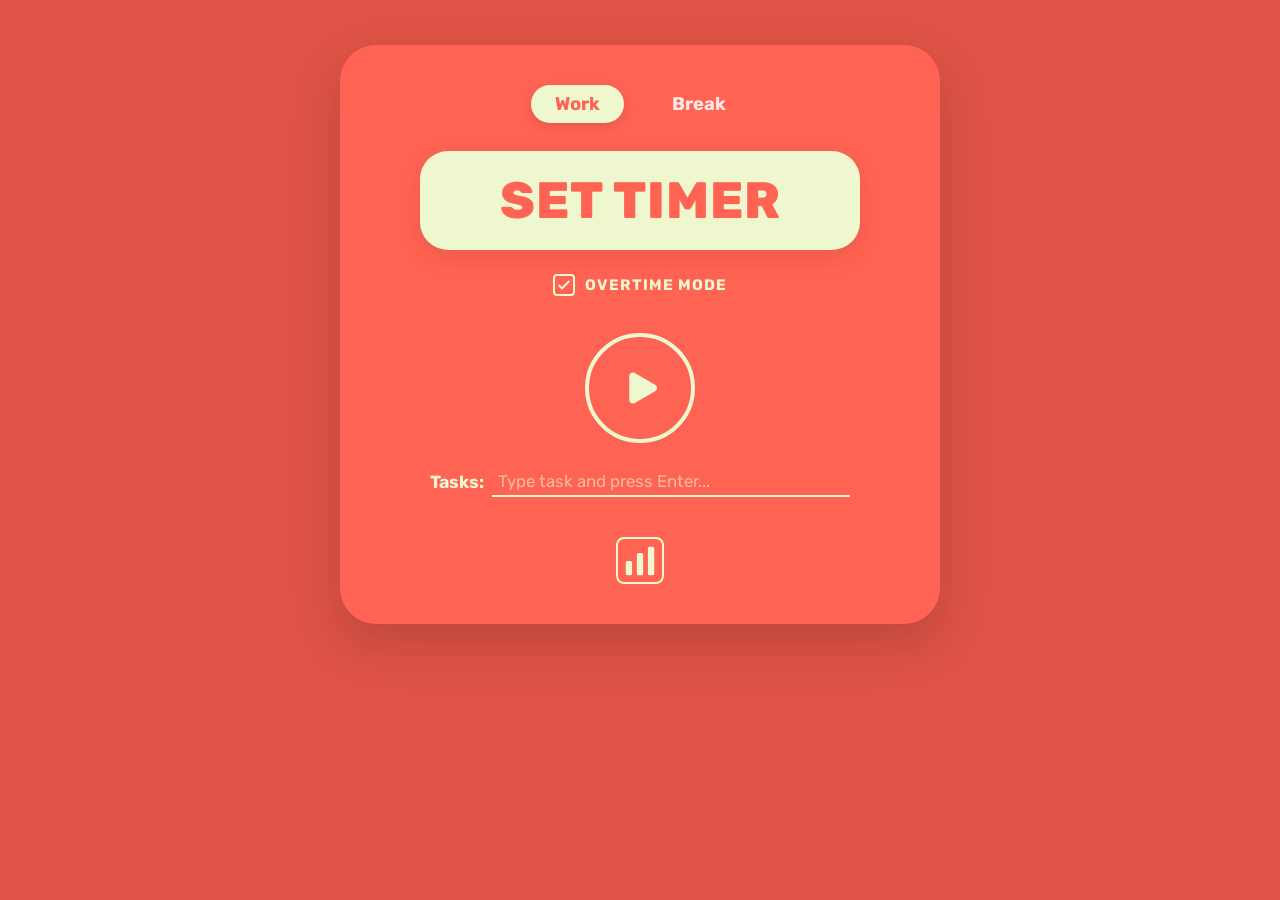
==== index.html @ c20b5ae9 "Mon" ====
<!DOCTYPE html>
<html lang="en">
<head>
  <meta charset="UTF-8">
  <meta name="viewport" content="width=device-width, initial-scale=1.0, maximum-scale=1.0">
  <title>Work - Pomodoro Timer</title>
  <!-- Google Fonts for crisp modern typography matching the design -->
  <link rel="preconnect" href="https://fonts.googleapis.com">
  <link rel="preconnect" href="https://fonts.gstatic.com" crossorigin>
  <link href="https://fonts.googleapis.com/css2?family=Rubik:wght@400;500;600;700;800&display=swap" rel="stylesheet">
  <link rel="stylesheet" href="style.css">
</head>
<body class="theme-work">
  <div class="app-viewport">
    <!-- Main Pomodoro Card -->
    <main class="pomodoro-card">
      
      <!-- Top Mode Navigation Tabs -->
      <nav class="mode-tabs" aria-label="Timer Mode Switcher">
        <button type="button" class="tab-btn active" id="tabWork" data-mode="work">Work</button>
        <button type="button" class="tab-btn" id="tabBreak" data-mode="break">Break</button>
      </nav>

      <!-- Main Display Box (Clickable to Set Timer & Inline Time Editing) -->
      <section class="timer-display-box" id="timerDisplayBox" title="Click to Set Study Time (Minutes)">
        <div class="timer-readout" id="timerReadout">SET TIMER</div>
        <input type="number" id="inlineTimeInput" class="inline-time-input" min="0" max="360" placeholder="Mins" style="display: none;">
        <div class="ot-badge" id="otBadge" style="display: none;">+00:00 OT</div>
        
        <!-- Square Cancel Timer Button (C8CFB4) at bottom right of SET TIMER display -->
        <button type="button" class="cancel-timer-btn" id="cancelTimerBtn" title="Cancel Active Timer" aria-label="Cancel Timer"></button>
      </section>

      <!-- Overtime Mode Checkbox with Tooltip -->
      <div class="overtime-option">
        <label class="custom-checkbox">
          <input type="checkbox" id="overtimeCheckbox" checked>
          <span class="checkbox-box">
            <svg class="check-icon" viewBox="0 0 24 24">
              <polyline points="20 6 9 17 4 12"></polyline>
            </svg>
          </span>
          <span class="checkbox-label">OVERTIME MODE</span>
        </label>
        <div class="ot-tooltip">Starts counting up when a session ends until you're finished with your work</div>
      </div>

      <!-- Main Action Circle Button (Play / Pause / Checkmark) -->
      <div class="action-btn-container">
        <button type="button" class="action-btn" id="actionBtn" aria-label="Start Timer">
          <!-- Play Icon (Rounded Triangle matching mockup) -->
          <svg class="icon-play" viewBox="0 0 24 24" fill="currentColor">
            <path d="M7.5 3.824c-1.333-.77-3 .192-3 1.732v12.888c0 1.54 1.667 2.502 3 1.732l11.159-6.444c1.333-.77 1.333-2.694 0-3.464L7.5 3.824z" stroke-linejoin="round" stroke-linecap="round"/>
          </svg>
          <!-- Pause Icon -->
          <svg class="icon-pause" viewBox="0 0 24 24" fill="currentColor" style="display: none;">
            <rect x="5" y="4" width="4" height="16" rx="1"></rect>
            <rect x="15" y="4" width="4" height="16" rx="1"></rect>
          </svg>
          <!-- Checkmark Icon -->
          <svg class="icon-check" viewBox="0 0 24 24" fill="none" stroke="currentColor" stroke-width="3" stroke-linecap="round" stroke-linejoin="round" style="display: none;">
            <polyline points="20 6 9 17 4 12"></polyline>
          </svg>
        </button>
      </div>

      <!-- Task Input Bar & Task List -->
      <div class="task-section">
        <div class="task-input-wrapper">
          <label for="taskInput" class="task-label">Tasks:</label>
          <div class="task-input-container">
            <input type="text" id="taskInput" class="task-input" placeholder="Type task and press Enter..." autocomplete="off">
            <button type="button" class="task-submit-btn" id="taskSubmitBtn" aria-label="Add task" style="display: none;" title="Add task">→</button>
          </div>
        </div>
        <!-- Created Tasks List Container -->
        <ul class="task-list" id="taskList">
          <!-- Dynamically populated bullet point tasks -->
        </ul>
      </div>

      <!-- Analytics Button -->
      <div class="analytics-btn-container">
        <button type="button" class="analytics-btn" id="analyticsBtn" aria-label="Toggle Session Summary">
          <svg class="analytics-icon" viewBox="0 0 24 24" fill="currentColor">
            <rect x="3" y="12" width="4" height="9" rx="1"></rect>
            <rect x="10" y="7" width="4" height="14" rx="1"></rect>
            <rect x="17" y="3" width="4" height="18" rx="1"></rect>
          </svg>
        </button>
      </div>

      <!-- Analytics / Session Summary Popover -->
      <div class="summary-popover" id="summaryPopover" style="display: none;">
        <button type="button" class="summary-close-btn" id="summaryCloseBtn" aria-label="Close Summary" title="Close Summary">✕</button>
        <div class="summary-content">
          <div class="summary-header">
            <h3>Summary</h3>
            <div class="stat-row">
              <span class="stat-label">Total work time:</span>
              <span class="stat-value" id="statTotalTime">00 hrs 00 mins</span>
            </div>
            <div class="stat-row">
              <span class="stat-label">Sessions completed:</span>
              <span class="stat-value" id="statSessionCount">00</span>
            </div>
          </div>

          <hr class="summary-divider">

          <!-- Inner Tab Navigation -->
          <div class="summary-inner-tabs">
            <button type="button" class="summary-inner-tab active" id="summaryTabSessions">Sessions</button>
            <button type="button" class="summary-inner-tab" id="summaryTabDaily">Daily Log</button>
          </div>

          <!-- Sessions Panel -->
          <div id="sessionsPanel">
            <div class="sessions-grid" id="sessionsGrid">
              <!-- Dynamically populated session timestamps -->
              <div class="no-sessions">No completed sessions yet</div>
            </div>
            <div class="sessions-tip" id="sessionsTip" style="display: none;">Tip: swipe left to edit sessions</div>

            <!-- Summary Footer: Clear Sessions Button on left, Pagination Controls on right -->
            <div class="summary-footer">
              <button type="button" class="reset-stats-btn" id="clearTodayBtn" title="Clear today's logged sessions">Clear Sessions</button>
              <div class="pagination-controls">
                <button type="button" class="page-btn" id="prevPageBtn" disabled aria-label="Previous Page">
                  <svg viewBox="0 0 24 24" fill="currentColor">
                    <polygon points="15 18 9 12 15 6 15 18"></polygon>
                  </svg>
                </button>
                <span class="page-indicator" id="pageIndicator">1 / 1</span>
                <button type="button" class="page-btn" id="nextPageBtn" disabled aria-label="Next Page">
                  <svg viewBox="0 0 24 24" fill="currentColor">
                    <polygon points="9 18 15 12 9 6 9 18"></polygon>
                  </svg>
                </button>
              </div>
            </div>
          </div>

          <!-- Daily Log Panel -->
          <div id="dailyPanel" style="display: none;">
            <div class="sessions-grid" id="dailyLogGrid">
              <!-- Dynamically populated daily log rows -->
              <div class="no-sessions">No study days recorded yet</div>
            </div>

            <!-- Daily Log Footer -->
            <div class="summary-footer">
              <button type="button" class="reset-stats-btn" id="resetStatsBtn" title="Reset all statistics">Reset Stats</button>
              <div class="pagination-controls">
                <button type="button" class="page-btn" id="dailyPrevBtn" disabled aria-label="Previous Page">
                  <svg viewBox="0 0 24 24" fill="currentColor">
                    <polygon points="15 18 9 12 15 6 15 18"></polygon>
                  </svg>
                </button>
                <span class="page-indicator" id="dailyPageIndicator">1 / 1</span>
                <button type="button" class="page-btn" id="dailyNextBtn" disabled aria-label="Next Page">
                  <svg viewBox="0 0 24 24" fill="currentColor">
                    <polygon points="9 18 15 12 9 6 9 18"></polygon>
                  </svg>
                </button>
              </div>
            </div>
          </div>
        </div>
        <!-- Popover Triangle Arrow pointing down -->
        <div class="popover-arrow"></div>
      </div>

    </main>
  </div>

  <script src="app.js"></script>
</body>
</html>
---- style.css ----
/* ==========================================================================
   Pomodoro Timer - Global Styles & Design System
   ========================================================================== */

/* Reset & Box Sizing */
*, *::before, *::after {
  box-sizing: border-box;
  margin: 0;
  padding: 0;
}

:root {
  /* Default Work Theme Variables */
  --theme-body-bg: #DF5346;
  --theme-card-bg: #FF6353;
  --theme-accent: #EFF7CF;
  --theme-display-color: #FF6353;
  --theme-summary-text: #FF6353;
  --cancel-btn-bg: #C8CFB4;

  --font-family: 'Rubik', -apple-system, BlinkMacSystemFont, "Segoe UI", Roboto, Helvetica, Arial, sans-serif;
}

/* Theme Variant Classes */
body.theme-work {
  --theme-body-bg: #DF5346;
  --theme-card-bg: #FF6353;
  --theme-accent: #EFF7CF;
  --theme-display-color: #FF6353;
  --theme-summary-text: #FF6353;
}

body.theme-ot {
  --theme-body-bg: #121829;
  --theme-card-bg: #1C2541;
  --theme-accent: #EFF7CF;
  --theme-display-color: #1C2541;
  --theme-summary-text: #1C2541;
}

body.theme-break {
  --theme-body-bg: #257A7C;
  --theme-card-bg: #38A3A5;
  --theme-accent: #EFF7CF;
  --theme-display-color: #38A3A5;
  --theme-summary-text: #38A3A5;
}

/* Base Body Styles */
body {
  font-family: var(--font-family);
  background-color: var(--theme-body-bg);
  color: var(--theme-accent);
  min-height: 100vh;
  width: 100vw;
  display: flex;
  justify-content: center;
  align-items: center;
  overflow-x: hidden;
  transition: background-color 0.6s ease, color 0.6s ease;
}

/* App Viewport Container - Positioned higher up (top space halved) */
.app-viewport {
  width: 100%;
  min-height: 100vh;
  display: flex;
  align-items: flex-start;
  justify-content: center;
  padding: 5vh 24px 24px;
}

/* Main Card Component */
.pomodoro-card {
  width: 100%;
  max-width: 600px;
  background-color: var(--theme-card-bg);
  border-radius: 36px;
  padding: 40px 48px;
  display: flex;
  flex-direction: column;
  align-items: center;
  position: relative;
  box-shadow: 0 20px 50px rgba(0, 0, 0, 0.15);
  transition: background-color 0.6s ease, box-shadow 0.6s ease;
}

/* Mode Navigation Tabs */
.mode-tabs {
  display: flex;
  align-items: center;
  justify-content: center;
  gap: 24px;
  margin-bottom: 8px;
}

.tab-btn {
  background: transparent;
  border: none;
  color: rgba(255, 255, 255, 0.85);
  font-family: inherit;
  font-size: 1.15rem;
  font-weight: 700;
  padding: 8px 24px;
  border-radius: 20px;
  cursor: pointer;
  transition: all 0.3s ease;
}

.tab-btn:hover {
  color: #FFFFFF;
  opacity: 1;
}

.tab-btn.active {
  background-color: var(--theme-accent);
  color: var(--theme-display-color);
  box-shadow: 0 4px 12px rgba(0, 0, 0, 0.1);
  transition: background-color 0.6s ease, color 0.6s ease;
}

/* Timer Readout Box */
.timer-display-box {
  position: relative;
  background-color: var(--theme-accent);
  border-radius: 28px;
  width: 100%;
  max-width: 440px;
  padding: 24px 20px;
  margin: 20px 0;
  text-align: center;
  cursor: pointer;
  user-select: none;
  box-shadow: 0 8px 24px rgba(0, 0, 0, 0.08);
  transition: transform 0.2s ease, box-shadow 0.2s ease, background-color 0.6s ease;
}

.timer-display-box:hover {
  transform: translateY(-2px) scale(1.01);
  box-shadow: 0 12px 30px rgba(0, 0, 0, 0.14);
}

.timer-readout {
  font-size: 4rem;
  font-weight: 800;
  line-height: 1;
  letter-spacing: 2px;
  color: var(--theme-display-color);
  transition: color 0.6s ease, font-size 0.3s ease;
}

.timer-readout.is-text {
  font-size: 3.2rem;
  letter-spacing: 1px;
}

.timer-readout.is-ot {
  font-size: 3rem;
  letter-spacing: 1px;
  white-space: nowrap;
}

.timer-readout .ot-text {
  font-size: 0.6em;
  font-weight: 800;
  margin-left: 4px;
  vertical-align: baseline;
  letter-spacing: 0.5px;
}

/* Inline Time Input for SET TIMER */
.inline-time-input {
  background: transparent;
  border: none;
  font-family: inherit;
  font-size: 3.8rem;
  font-weight: 800;
  color: var(--theme-display-color);
  text-align: center;
  width: 220px;
  outline: none;
  padding: 0;
  margin: 0 auto;
}

.inline-time-input::-webkit-outer-spin-button,
.inline-time-input::-webkit-inner-spin-button {
  -webkit-appearance: none;
  margin: 0;
}
.inline-time-input[type=number] {
  -moz-appearance: textfield;
}

.ot-badge {
  font-size: 1.15rem;
  font-weight: 700;
  margin-top: 8px;
  color: var(--theme-display-color);
  opacity: 0.85;
  display: none !important;
}

/* Square Cancel Timer Button (C8CFB4) at bottom right of SET TIMER display box */
.cancel-timer-btn {
  position: absolute;
  bottom: 22px;
  right: 24px;
  width: 16.5px;
  height: 16.5px;
  background-color: var(--cancel-btn-bg);
  border: none;
  border-radius: 0; /* Sharp corners */
  cursor: pointer;
  outline: none;
  box-shadow: 0 1px 3px rgba(0, 0, 0, 0.15);
  transition: transform 0.2s ease, opacity 0.2s ease;
}

.cancel-timer-btn::before {
  content: '';
  position: absolute;
  top: -3px;
  left: -3px;
  right: -24px;
  bottom: -22px;
}

.cancel-timer-btn:hover {
  transform: scale(1.15);
  opacity: 0.9;
}

.cancel-timer-btn:active {
  transform: scale(0.95);
}

/* Custom Overtime Checkbox */
.overtime-option {
  position: relative;
  margin: 4px 0 20px;
}

.ot-tooltip {
  position: absolute;
  bottom: 125%;
  left: 50%;
  transform: translateX(-50%) translateY(4px);
  background-color: var(--theme-accent);
  color: var(--theme-display-color);
  font-size: 0.82rem;
  font-weight: 700;
  padding: 8px 12px;
  border-radius: 10px;
  white-space: normal;
  width: 250px;
  text-align: center;
  box-shadow: 0 8px 24px rgba(0, 0, 0, 0.22);
  pointer-events: none;
  opacity: 0;
  transition: opacity 0.25s ease, transform 0.25s ease, color 0.6s ease;
  z-index: 60;
}

.ot-tooltip::after {
  content: '';
  position: absolute;
  top: 100%;
  left: 50%;
  transform: translateX(-50%);
  border-width: 6px;
  border-style: solid;
  border-color: var(--theme-accent) transparent transparent transparent;
}

.overtime-option:hover .ot-tooltip {
  opacity: 1;
  transform: translateX(-50%) translateY(0);
}

.custom-checkbox {
  display: inline-flex;
  align-items: center;
  gap: 10px;
  cursor: pointer;
  user-select: none;
}

.custom-checkbox input[type="checkbox"] {
  position: absolute;
  opacity: 0;
  width: 0;
  height: 0;
}

.checkbox-box {
  width: 22px;
  height: 22px;
  border: 2.5px solid var(--theme-accent);
  border-radius: 4px;
  display: flex;
  align-items: center;
  justify-content: center;
  transition: background-color 0.2s ease, border-color 0.2s ease;
}

.check-icon {
  width: 16px;
  height: 16px;
  stroke: var(--theme-accent);
  stroke-width: 3;
  fill: none;
  opacity: 0;
  transition: opacity 0.2s ease;
}

.custom-checkbox input[type="checkbox"]:checked + .checkbox-box {
  background-color: transparent;
  border-color: var(--theme-accent);
}

.custom-checkbox input[type="checkbox"]:checked + .checkbox-box .check-icon {
  opacity: 1;
  stroke: var(--theme-accent);
}

.checkbox-label {
  font-size: 0.95rem;
  font-weight: 700;
  letter-spacing: 1px;
  color: var(--theme-accent);
  text-transform: uppercase;
}

/* Action Circle Button (Play / Pause / Checkmark) */
.action-btn-container {
  margin: 16px 0 24px;
}

.action-btn {
  width: 110px;
  height: 110px;
  border-radius: 50%;
  border: 4px solid var(--theme-accent);
  background-color: transparent;
  color: var(--theme-accent);
  display: flex;
  align-items: center;
  justify-content: center;
  cursor: pointer;
  outline: none;
  transition: transform 0.25s cubic-bezier(0.175, 0.885, 0.32, 1.275), background-color 0.25s ease, border-color 0.6s ease, color 0.6s ease;
}

.action-btn:hover {
  transform: scale(1.08);
  background-color: rgba(239, 247, 207, 0.12);
}

.action-btn:active {
  transform: scale(0.96);
}

.action-btn svg {
  width: 44px;
  height: 44px;
}

.action-btn .icon-play {
  margin-left: 5px; /* Visual centering adjustment for triangle */
}

/* Task Bar & Task List */
.task-section {
  display: flex;
  flex-direction: column;
  width: 100%;
  max-width: 420px;
  margin-bottom: 28px;
  color: var(--theme-accent);
}

.task-input-wrapper {
  display: flex;
  align-items: center;
  width: 100%;
  margin-bottom: 12px;
}

.task-label {
  font-size: 1.1rem;
  font-weight: 700;
  margin-right: 8px;
  white-space: nowrap;
}

.task-input-container {
  position: relative;
  flex: 1;
  display: flex;
  align-items: center;
}

.task-input {
  width: 100%;
  background: transparent;
  border: none;
  border-bottom: 2px solid var(--theme-accent);
  color: var(--theme-accent);
  font-family: inherit;
  font-size: 1.05rem;
  font-weight: 600;
  padding: 4px 28px 4px 6px;
  outline: none;
  transition: border-color 0.3s ease;
}

.task-submit-btn {
  position: absolute;
  right: 2px;
  bottom: 4px;
  background: transparent;
  border: none;
  color: rgba(239, 247, 207, 0.55);
  font-family: inherit;
  font-size: calc(1.35rem - 6px);
  font-weight: 400;
  cursor: pointer;
  padding: 0 2px;
  line-height: 1;
  outline: none;
  transition: opacity 0.2s ease, transform 0.2s ease, color 0.2s ease;
  display: none;
  z-index: 2;
}

.task-submit-btn:hover {
  color: var(--theme-accent);
  transform: scale(1.2);
}

.task-input::placeholder {
  color: rgba(239, 247, 207, 0.6);
  font-weight: 400;
}

.task-input:focus {
  border-bottom-color: #FFFFFF;
}

/* Task List */
.task-list {
  width: 100%;
  list-style: none;
  display: flex;
  flex-direction: column;
  gap: 8px;
  max-height: 180px;
  overflow-y: auto;
  padding-right: 4px;
}

/* Custom Scrollbar for Tasks */
.task-list::-webkit-scrollbar {
  width: 4px;
}
.task-list::-webkit-scrollbar-thumb {
  background: rgba(239, 247, 207, 0.4);
  border-radius: 4px;
}

.task-item {
  display: flex;
  align-items: center;
  justify-content: space-between;
  font-size: 1.05rem;
  font-weight: 600;
  color: var(--theme-accent);
  padding: 6px 6px;
  border-bottom: 1px dashed rgba(239, 247, 207, 0.25);
  cursor: grab;
  user-select: none;
  transition: background-color 0.2s ease, transform 0.2s ease, opacity 0.2s ease;
}

.task-item:active {
  cursor: grabbing;
}

.task-item.dragging {
  opacity: 0.35;
  background-color: rgba(239, 247, 207, 0.15);
  border-radius: 6px;
}

.task-item.drag-over {
  border-top: 2px solid var(--theme-accent);
  border-bottom: none;
  background-color: rgba(239, 247, 207, 0.1);
}

.task-edit-input {
  background: transparent;
  border: none;
  border-bottom: 1.5px solid var(--theme-accent);
  color: var(--theme-accent);
  font-family: inherit;
  font-size: 1.05rem;
  font-weight: 600;
  outline: none;
  width: 100%;
  padding: 0 4px;
  resize: none;
  overflow: hidden;
  line-height: 1.45;
  word-break: break-word;
  white-space: pre-wrap;
  min-height: 1.45em;
}

.task-item.completed {
  order: 9999; /* Keeps completed tasks at the bottom of the list */
}

.task-item.completed .task-text {
  text-decoration: line-through;
  opacity: 0.6;
}

.task-left {
  display: flex;
  align-items: flex-start;
  gap: 8px;
  flex: 1;
  overflow: hidden;
}

.task-bullet {
  font-size: 1.2rem;
  line-height: 1;
}

.task-text {
  word-break: break-word;
  white-space: normal;
  display: -webkit-box;
  -webkit-line-clamp: 5;
  -webkit-box-orient: vertical;
  overflow: hidden;
}

.task-actions {
  display: flex;
  align-items: center;
  gap: 8px;
  margin-left: 12px;
}

.task-btn {
  background: transparent;
  border: none;
  color: var(--theme-accent);
  cursor: pointer;
  font-family: inherit;
  font-size: 1.1rem;
  font-weight: 800;
  padding: 2px 6px;
  border-radius: 4px;
  outline: none;
  opacity: 0.85;
  transition: transform 0.2s ease, opacity 0.2s ease;
}

.task-btn:hover {
  transform: scale(1.2);
  opacity: 1;
}

.task-check-btn {
  color: #EFF7CF;
  position: relative;
  top: -2px;
}

.task-delete-btn {
  color: #EFF7CF;
  font-size: 1.1rem;
  position: relative;
  top: -1px;
}

/* Analytics Button */
.analytics-btn-container {
  display: flex;
  justify-content: center;
  position: relative;
}

.analytics-btn {
  background: transparent;
  border: 2px solid var(--theme-accent);
  color: var(--theme-accent);
  cursor: pointer;
  padding: 1px 3px;
  border-radius: 8px;
  outline: none;
  transition: transform 0.2s ease, opacity 0.2s ease, background-color 0.2s ease;
}

.analytics-btn:hover {
  transform: scale(1.08);
  background-color: rgba(239, 247, 207, 0.15);
  opacity: 1;
}

.analytics-icon {
  width: 38px;
  height: 38px;
  position: relative;
  top: 2px;
}

.summary-close-btn {
  position: absolute;
  top: 18px;
  right: 20px;
  background: transparent;
  border: none;
  color: var(--cancel-btn-bg);
  font-size: 1.4rem;
  font-weight: 800;
  cursor: pointer;
  line-height: 1;
  padding: 4px;
  outline: none;
  transition: transform 0.2s ease, opacity 0.2s ease;
  z-index: 10;
}

.summary-close-btn:hover {
  transform: scale(1.15);
  opacity: 0.9;
}

/* Analytics / Summary Popover */
.summary-popover {
  position: absolute;
  bottom: 90px;
  left: 50%;
  transform: translateX(-50%);
  width: 450px;
  max-width: 95%;
  height: 465px;
  background-color: var(--theme-accent);
  color: var(--theme-summary-text);
  border-radius: 28px;
  padding: 28px 32px 20px 32px;
  box-shadow: 0 16px 45px rgba(0, 0, 0, 0.28);
  z-index: 50;
  display: flex;
  flex-direction: column;
  justify-content: space-between;
  animation: popoverFadeIn 0.3s ease-out;
  transition: color 0.6s ease;
}

@keyframes popoverFadeIn {
  from {
    opacity: 0;
    transform: translate(-50%, 10px) scale(0.95);
  }
  to {
    opacity: 1;
    transform: translate(-50%, 0) scale(1);
  }
}

.summary-header h3 {
  font-size: 1.25rem;
  font-weight: 800;
  margin-bottom: 14px;
  text-decoration: underline;
  text-underline-offset: 4px;
}

.stat-row {
  display: flex;
  justify-content: space-between;
  align-items: center;
  margin-bottom: 8px;
  font-size: 1rem;
}

.stat-label {
  font-weight: 700;
}

.stat-value {
  font-weight: 800;
}

.summary-divider {
  border: none;
  border-top: 1.5px solid rgba(0, 0, 0, 0.15);
  margin: 16px 0;
}

.sessions-title {
  font-size: 1.1rem;
  font-weight: 800;
  margin-bottom: 12px;
  text-decoration: underline;
  text-underline-offset: 4px;
}

/* Inner Tab Navigation (Sessions / Daily Log) */
.summary-inner-tabs {
  display: flex;
  gap: 6px;
  margin-bottom: 12px;
}

.summary-inner-tab {
  background: transparent;
  border: 1.5px solid var(--theme-summary-text);
  color: var(--theme-summary-text);
  font-family: inherit;
  font-size: 0.8rem;
  font-weight: 700;
  padding: 4px 12px;
  border-radius: 20px;
  cursor: pointer;
  outline: none;
  opacity: 0.5;
  transition: opacity 0.2s ease, background-color 0.2s ease, color 0.2s ease;
  letter-spacing: 0.3px;
}

.summary-inner-tab.active {
  background-color: var(--theme-summary-text);
  color: var(--theme-accent);
  opacity: 1;
}

.summary-inner-tab:not(.active):hover {
  opacity: 0.8;
}

/* Daily Log Items */
.daily-log-item {
  display: flex;
  justify-content: space-between;
  align-items: center;
  font-size: 0.95rem;
  font-weight: 700;
}

.daily-log-date {
  display: flex;
  align-items: center;
  gap: 7px;
  letter-spacing: 0.3px;
}

.daily-today-badge {
  font-size: 0.68rem;
  font-weight: 700;
  background: var(--theme-summary-text);
  color: var(--theme-accent);
  padding: 1px 6px;
  border-radius: 10px;
  letter-spacing: 0.4px;
  text-transform: uppercase;
  opacity: 0.85;
}

.daily-log-time {
  font-size: 0.9rem;
  font-weight: 800;
  opacity: 0.9;
}

.sessions-grid {
  display: flex;
  flex-direction: column;
  gap: 8px;
  min-height: 140px;
  flex: 1;
}

.session-item {
  display: flex;
  justify-content: space-between;
  align-items: center;
  font-size: 0.95rem;
  font-weight: 700;
}

.session-time {
  letter-spacing: 0.5px;
}

.session-dur {
  font-size: 0.85rem;
  opacity: 0.85;
}

/* Swipe-reveal wrapper for session items */
.session-swipe-wrapper {
  position: relative;
  overflow: hidden;
  border-radius: 4px;
}

.session-swipe-wrapper.editing {
  overflow: visible;
}

.session-swipe-wrapper .session-item {
  position: relative;
  z-index: 1;
  background: var(--theme-accent);
  transform: translateX(0);
  will-change: transform;
  touch-action: pan-y;
}

.session-edit-reveal {
  position: absolute;
  right: 0;
  top: 0;
  bottom: 0;
  width: 60px;
  background: var(--theme-body-bg);
  display: flex;
  align-items: center;
  justify-content: center;
  cursor: pointer;
  border-radius: 0 4px 4px 0;
  z-index: 0;
  transition: background-color 0.6s ease;
}

.session-edit-reveal svg {
  width: 20px;
  height: 20px;
  stroke: var(--theme-summary-text);
  fill: none;
  stroke-width: 2;
  stroke-linecap: round;
  stroke-linejoin: round;
  transition: stroke 0.6s ease;
  pointer-events: none;
}

/* Session Inline Editor */
.session-item.editing {
  cursor: default;
}

.session-edit-row {
  display: flex;
  align-items: center;
  gap: 5px;
  width: 100%;
}

.session-edit-input {
  background: transparent;
  border: none;
  border-bottom: 1.5px solid var(--theme-summary-text);
  color: var(--theme-summary-text);
  font-family: inherit;
  font-size: 0.9rem;
  font-weight: 700;
  outline: none;
  padding: 1px 3px;
  text-align: center;
  width: 52px;
}

.session-edit-input[data-field="start"],
.session-edit-input[data-field="end"] {
  width: 52px;
}

.session-edit-dur {
  width: 38px;
  -moz-appearance: textfield;
}

.session-edit-dur::-webkit-outer-spin-button,
.session-edit-dur::-webkit-inner-spin-button {
  -webkit-appearance: none;
  margin: 0;
}

.session-edit-sep,
.session-edit-unit {
  font-size: 0.85rem;
  font-weight: 700;
  color: var(--theme-summary-text);
  opacity: 0.7;
  flex-shrink: 0;
}

.no-sessions {
  display: flex;
  align-items: center;
  justify-content: center;
  text-align: center;
  font-size: 0.95rem;
  font-weight: 600;
  color: rgba(0, 0, 0, 0.4);
  margin: auto 0;
}

.sessions-tip {
  text-align: center;
  font-size: 0.78rem;
  font-weight: 600;
  color: var(--theme-summary-text);
  opacity: 0.55;
  margin-top: 6px;
  margin-bottom: 2px;
  letter-spacing: 0.3px;
}

.session-delete-btn {
  background: transparent;
  border: none;
  color: var(--theme-summary-text);
  cursor: pointer;
  padding: 2px 4px;
  margin-left: auto;
  outline: none;
  opacity: 0.7;
  transition: opacity 0.2s ease, transform 0.2s ease, color 0.2s ease;
  line-height: 1;
  display: flex;
  align-items: center;
  justify-content: center;
}

.session-delete-btn svg {
  width: 15px;
  height: 15px;
  stroke-width: 2.2;
  pointer-events: none;
}

.session-delete-btn:hover {
  opacity: 1;
  transform: scale(1.2);
  color: #DF5346;
}

.summary-content {
  display: flex;
  flex-direction: column;
  height: 100%;
}

#sessionsPanel,
#dailyPanel {
  display: flex;
  flex-direction: column;
  flex: 1;
  min-height: 0;
}

.summary-footer {
  display: flex;
  align-items: center;
  justify-content: space-between;
  margin-top: auto;
  margin-bottom: 0;
  padding-top: 12px;
  border-top: 1px dashed rgba(0, 0, 0, 0.15);
}

.reset-stats-btn {
  background: transparent;
  border: 1.5px solid var(--theme-summary-text);
  color: var(--theme-summary-text);
  font-family: inherit;
  font-size: 0.85rem;
  font-weight: 700;
  padding: 4px 10px;
  border-radius: 8px;
  cursor: pointer;
  outline: none;
  opacity: 0.85;
  transition: all 0.2s ease;
}

.reset-stats-btn:hover {
  background-color: var(--theme-summary-text);
  color: var(--theme-accent);
  opacity: 1;
  transform: translateY(-1px);
}

.pagination-controls {
  display: flex;
  align-items: center;
  justify-content: flex-end;
  gap: 12px;
}

.page-btn {
  background: transparent;
  border: none;
  color: var(--theme-summary-text);
  cursor: pointer;
  padding: 4px;
  display: flex;
  align-items: center;
  justify-content: center;
  opacity: 0.85;
  transition: opacity 0.2s ease, transform 0.2s ease;
}

.page-btn:hover:not(:disabled) {
  opacity: 1;
  transform: scale(1.15);
}

.page-btn:disabled {
  opacity: 0.3;
  cursor: not-allowed;
}

.page-btn svg {
  width: 20px;
  height: 20px;
}

.page-indicator {
  font-size: 0.85rem;
  font-weight: 700;
}

/* Popover Triangle Arrow Pointing Down */
.popover-arrow {
  position: absolute;
  bottom: -8px;
  left: 50%;
  transform: translateX(-50%);
  width: 0;
  height: 0;
  border-left: 10px solid transparent;
  border-right: 10px solid transparent;
  border-top: 10px solid var(--theme-accent);
}

/* ==========================================================================
   Responsive Design — Tablet & Mobile
   ========================================================================== */

/* Tablet (641px – 900px) */
@media (max-width: 900px) and (min-width: 641px) {
  .app-viewport {
    padding: 4vh 20px 20px;
  }

  .pomodoro-card {
    padding: 36px 36px;
    border-radius: 32px;
  }

  .timer-readout {
    font-size: 3.6rem;
  }

  .timer-readout.is-text {
    font-size: 2.8rem;
  }

  .timer-readout.is-ot {
    font-size: 2.5rem;
  }

  .inline-time-input {
    font-size: 3.4rem;
    width: 200px;
  }

  .timer-display-box {
    max-width: 400px;
    padding: 22px 18px;
  }

  .action-btn {
    width: 100px;
    height: 100px;
  }

  .action-btn svg {
    width: 40px;
    height: 40px;
  }

  .summary-popover {
    width: 400px;
    max-width: 92%;
  }
}

/* Mobile (≤ 640px) */
@media (max-width: 640px) {
  .app-viewport {
    padding: 12px 10px 16px;
    align-items: flex-start;
  }

  .pomodoro-card {
    border-radius: 24px;
    padding: 24px 16px;
    max-width: 100%;
  }

  /* Mode tabs — tighter */
  .mode-tabs {
    gap: 14px;
    margin-bottom: 4px;
  }

  .tab-btn {
    font-size: 1rem;
    padding: 6px 18px;
  }

  /* Timer display box */
  .timer-display-box {
    max-width: 100%;
    padding: 18px 14px;
    margin: 12px 0;
    border-radius: 20px;
  }

  .timer-readout {
    font-size: 2.8rem;
    letter-spacing: 1px;
  }

  .timer-readout.is-text {
    font-size: 2.2rem;
  }

  .timer-readout.is-ot {
    font-size: 2.1rem;
    letter-spacing: 0.5px;
  }

  .inline-time-input {
    font-size: 2.6rem;
    width: 160px;
  }

  /* Overtime checkbox area */
  .overtime-option {
    margin: 2px 0 14px;
  }

  .checkbox-label {
    font-size: 0.85rem;
  }

  .ot-tooltip {
    width: 210px;
    font-size: 0.78rem;
  }

  /* Action button */
  .action-btn-container {
    margin: 10px 0 18px;
  }

  .action-btn {
    width: 84px;
    height: 84px;
  }

  .action-btn svg {
    width: 34px;
    height: 34px;
  }

  /* Task section */
  .task-section {
    max-width: 100%;
    margin-bottom: 18px;
  }

  .task-label {
    font-size: 1rem;
  }

  .task-input {
    font-size: 0.95rem;
    border-bottom: 3px solid var(--theme-accent);
    padding-right: 30px;
  }

  .task-list {
    max-height: 150px;
  }

  .task-item {
    font-size: 0.95rem;
    padding: 5px 4px;
    border-bottom: 2px dashed rgba(239, 247, 207, 0.25);
  }

  .task-delete-btn {
    font-size: calc(1.1rem + 6px);
    font-weight: 900;
    position: relative;
    top: -5px;
  }

  /* Summary popover — fullscreen on mobile */
  .summary-popover {
    position: fixed;
    top: 0;
    bottom: 0;
    left: 0;
    right: 0;
    width: 100vw !important;
    max-width: 100vw !important;
    height: 100dvh !important;
    height: 100vh;
    max-height: 100dvh !important;
    border-radius: 0 !important;
    transform: none;
    padding: 20px 16px calc(16px + env(safe-area-inset-bottom, 10px)) 16px;
    overflow: hidden;
    overscroll-behavior: contain;
    overscroll-behavior-y: contain;
    -webkit-overflow-scrolling: touch;
    z-index: 100;
    display: flex;
    flex-direction: column;
    justify-content: space-between;
  }

  .summary-content {
    display: flex;
    flex-direction: column;
    flex: 1;
    height: 100%;
    min-height: 0;
  }

  #sessionsPanel,
  #dailyPanel {
    display: flex;
    flex-direction: column;
    flex: 1;
    min-height: 0;
  }

  .sessions-grid {
    flex: 1;
    min-height: 0;
    overflow-y: auto;
    padding-right: 2px;
  }

  .summary-footer {
    flex-shrink: 0;
    margin-top: auto;
    margin-bottom: 0;
    padding-top: 10px;
    padding-bottom: 4px;
    border-top: 1px dashed rgba(0, 0, 0, 0.15);
    display: flex !important;
    align-items: center;
    justify-content: space-between;
    width: 100%;
  }

  .reset-stats-btn {
    font-size: 0.82rem;
    padding: 4px 8px;
  }

  .pagination-controls {
    display: flex !important;
    align-items: center;
    gap: 8px;
  }

  @keyframes popoverFadeIn {
    from {
      opacity: 0;
      transform: translateY(20px);
    }
    to {
      opacity: 1;
      transform: translateY(0);
    }
  }

  .popover-arrow {
    display: none;
  }

  .summary-header h3 {
    font-size: 1.1rem;
  }

  .stat-row {
    font-size: 0.9rem;
  }

  .sessions-section .sessions-title {
    font-size: 1rem;
  }

  .session-item {
    font-size: 0.88rem;
  }

  .analytics-btn-container {
    margin-bottom: 4px;
  }
}
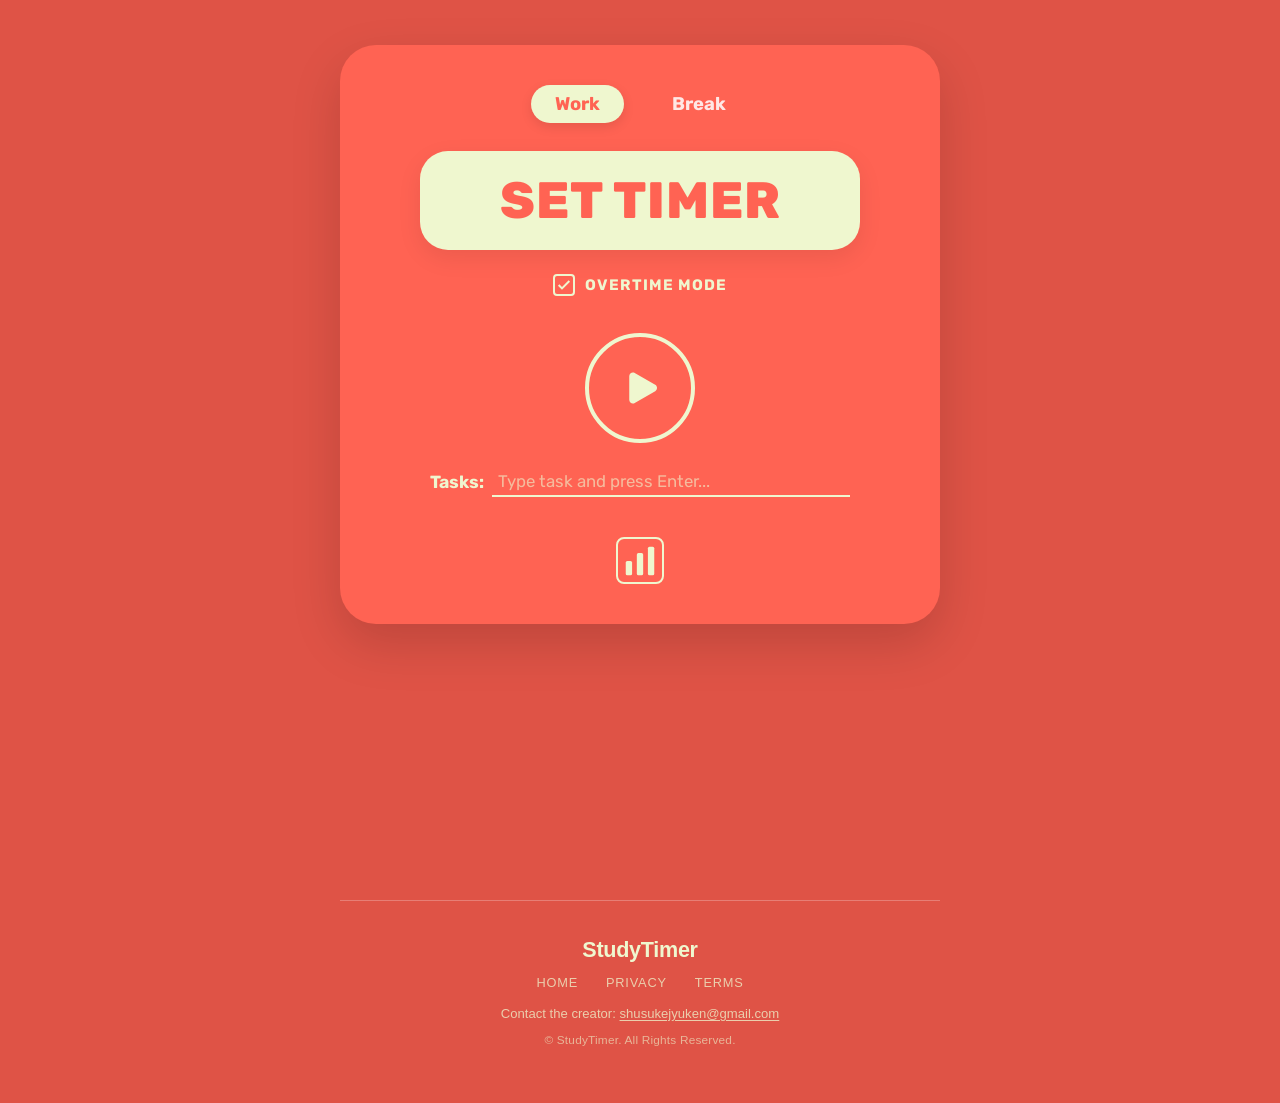
==== commit 72e63b07: "Tue" ====
--- a/index.html
+++ b/index.html
@@ -2,18 +2,111 @@
 <html lang="en">
 <head>
   <meta charset="UTF-8">
-  <meta name="viewport" content="width=device-width, initial-scale=1.0, maximum-scale=1.0">
-  <title>Work - Pomodoro Timer</title>
+  <meta name="viewport" content="width=device-width, initial-scale=1.0, maximum-scale=1.0, user-scalable=no">
+  <title>Study Timer - Free Online Pomodoro & Focus Timer with Overtime</title>
+  
+  <!-- Primary SEO Meta Tags -->
+  <meta name="description" content="Boost your productivity with Study Timer, a clean and aesthetic online Pomodoro timer featuring overtime mode, custom intervals, task manager, and daily study log.">
+  <meta name="keywords" content="study timer, pomodoro timer, online timer, productivity timer, focus timer, study clock, overtime pomodoro, aesthetic timer, work break timer">
+  <meta name="author" content="Study Timer">
+  <meta name="robots" content="index, follow, max-image-preview:large, max-snippet:-1, max-video-preview:-1">
+  <meta name="application-name" content="Study Timer">
+  <meta name="theme-color" content="#DF5346">
+
+  <!-- Open Graph / Facebook -->
+  <meta property="og:type" content="website">
+  <meta property="og:site_name" content="Study Timer">
+  <meta property="og:title" content="Study Timer - Free Online Pomodoro & Focus Timer with Overtime">
+  <meta property="og:description" content="Clean and aesthetic online Pomodoro study timer with overtime tracking, custom study/break intervals, tasks list, and daily productivity logging.">
+  <meta property="og:image" content="extracted_images/Desktop%20Work.png">
+  <meta property="og:locale" content="en_US">
+
+  <!-- Twitter / X Cards -->
+  <meta name="twitter:card" content="summary_large_image">
+  <meta name="twitter:title" content="Study Timer - Free Online Pomodoro & Focus Timer with Overtime">
+  <meta name="twitter:description" content="Aesthetic Pomodoro study timer with overtime mode, customizable intervals, task management, and daily productivity log.">
+  <meta name="twitter:image" content="extracted_images/Desktop%20Work.png">
+
+  <!-- Web App Manifest & Favicons -->
+  <link rel="manifest" href="manifest.json">
+  <link rel="icon" type="image/svg+xml" href="favicon.svg">
+  <link rel="icon" type="image/png" sizes="32x32" href="favicon-32x32.png">
+  <link rel="icon" type="image/png" sizes="16x16" href="favicon-16x16.png">
+  <link rel="shortcut icon" href="favicon.ico">
+  <link rel="apple-touch-icon" sizes="180x180" href="apple-touch-icon.png">
+
+  <!-- Structured Data: WebApplication & FAQ Schema (JSON-LD) -->
+  <script type="application/ld+json">
+  {
+    "@context": "https://schema.org",
+    "@graph": [
+      {
+        "@type": "WebApplication",
+        "@id": "https://studytimer.app/#webapp",
+        "name": "Study Timer",
+        "url": "https://studytimer.app/",
+        "applicationCategory": "ProductivityApplication",
+        "operatingSystem": "All",
+        "browserRequirements": "Requires JavaScript. Requires HTML5.",
+        "description": "Minimalist online Pomodoro timer with overtime mode, customizable work and break intervals, task list reordering, and daily productivity log.",
+        "offers": {
+          "@type": "Offer",
+          "price": "0",
+          "priceCurrency": "USD"
+        },
+        "featureList": [
+          "Pomodoro Work and Break Intervals",
+          "Automatic Overtime (OT) Mode",
+          "Interactive Task List with Reordering and Inline Editing",
+          "Daily Productivity Log and Session History",
+          "Adaptive Light and Dark Color Themes"
+        ]
+      },
+      {
+        "@type": "FAQPage",
+        "@id": "https://studytimer.app/#faq",
+        "mainEntity": [
+          {
+            "@type": "Question",
+            "name": "What is Study Timer?",
+            "acceptedAnswer": {
+              "@type": "Answer",
+              "text": "Study Timer is an aesthetic, distraction-free online Pomodoro study clock designed to help students, programmers, and professionals maintain deep focus and track productive hours."
+            }
+          },
+          {
+            "@type": "Question",
+            "name": "How does Overtime Mode work?",
+            "acceptedAnswer": {
+              "@type": "Answer",
+              "text": "When Overtime Mode is enabled, the timer counts upwards once your study session concludes so you can continue in the flow without interruption until you are ready to log your full duration."
+            }
+          },
+          {
+            "@type": "Question",
+            "name": "Can I customize the work and break durations?",
+            "acceptedAnswer": {
+              "@type": "Answer",
+              "text": "Yes! Simply click or tap on the timer readout (SET TIMER) to type any custom duration in minutes."
+            }
+          }
+        ]
+      }
+    ]
+  }
+  </script>
+
   <!-- Google Fonts for crisp modern typography matching the design -->
   <link rel="preconnect" href="https://fonts.googleapis.com">
   <link rel="preconnect" href="https://fonts.gstatic.com" crossorigin>
   <link href="https://fonts.googleapis.com/css2?family=Rubik:wght@400;500;600;700;800&display=swap" rel="stylesheet">
-  <link rel="stylesheet" href="style.css">
+  <link rel="stylesheet" href="style.css?v=1.2">
 </head>
 <body class="theme-work">
   <div class="app-viewport">
     <!-- Main Pomodoro Card -->
     <main class="pomodoro-card">
+      <h1 class="sr-only">Study Timer - Online Pomodoro & Focus Timer</h1>
       
       <!-- Top Mode Navigation Tabs -->
       <nav class="mode-tabs" aria-label="Timer Mode Switcher">
@@ -120,24 +213,14 @@
               <!-- Dynamically populated session timestamps -->
               <div class="no-sessions">No completed sessions yet</div>
             </div>
-            <div class="sessions-tip" id="sessionsTip" style="display: none;">Tip: swipe left to edit sessions</div>
-
-            <!-- Summary Footer: Clear Sessions Button on left, Pagination Controls on right -->
+            <div class="sessions-tip" id="sessionsTip" style="display: none;">
+              <span class="tip-desktop">Tip: double click to edit sessions</span>
+              <span class="tip-mobile">Tip: swipe left to edit sessions</span>
+            </div>
+
+            <!-- Summary Footer: Clear Sessions Button -->
             <div class="summary-footer">
               <button type="button" class="reset-stats-btn" id="clearTodayBtn" title="Clear today's logged sessions">Clear Sessions</button>
-              <div class="pagination-controls">
-                <button type="button" class="page-btn" id="prevPageBtn" disabled aria-label="Previous Page">
-                  <svg viewBox="0 0 24 24" fill="currentColor">
-                    <polygon points="15 18 9 12 15 6 15 18"></polygon>
-                  </svg>
-                </button>
-                <span class="page-indicator" id="pageIndicator">1 / 1</span>
-                <button type="button" class="page-btn" id="nextPageBtn" disabled aria-label="Next Page">
-                  <svg viewBox="0 0 24 24" fill="currentColor">
-                    <polygon points="9 18 15 12 9 6 9 18"></polygon>
-                  </svg>
-                </button>
-              </div>
             </div>
           </div>
 
@@ -151,19 +234,6 @@
             <!-- Daily Log Footer -->
             <div class="summary-footer">
               <button type="button" class="reset-stats-btn" id="resetStatsBtn" title="Reset all statistics">Reset Stats</button>
-              <div class="pagination-controls">
-                <button type="button" class="page-btn" id="dailyPrevBtn" disabled aria-label="Previous Page">
-                  <svg viewBox="0 0 24 24" fill="currentColor">
-                    <polygon points="15 18 9 12 15 6 15 18"></polygon>
-                  </svg>
-                </button>
-                <span class="page-indicator" id="dailyPageIndicator">1 / 1</span>
-                <button type="button" class="page-btn" id="dailyNextBtn" disabled aria-label="Next Page">
-                  <svg viewBox="0 0 24 24" fill="currentColor">
-                    <polygon points="9 18 15 12 9 6 9 18"></polygon>
-                  </svg>
-                </button>
-              </div>
             </div>
           </div>
         </div>
@@ -174,6 +244,18 @@
     </main>
   </div>
 
-  <script src="app.js"></script>
+  <!-- Site Footer -->
+  <footer class="site-footer">
+    <a href="index.html" class="footer-logo" aria-label="StudyTimer Home">StudyTimer</a>
+    <nav class="footer-nav" aria-label="Footer Navigation">
+      <a href="index.html" class="footer-link">HOME</a>
+      <a href="privacy.html" class="footer-link">PRIVACY</a>
+      <a href="terms.html" class="footer-link">TERMS</a>
+    </nav>
+    <div class="footer-contact">Contact the creator: <a href="mailto:shusukejyuken@gmail.com" class="footer-email-link">shusukejyuken@gmail.com</a></div>
+    <div class="footer-copyright">&copy; StudyTimer. All Rights Reserved.</div>
+  </footer>
+
+  <script src="app.js?v=1.2"></script>
 </body>
 </html>
--- a/style.css
+++ b/style.css
@@ -7,6 +7,19 @@
   box-sizing: border-box;
   margin: 0;
   padding: 0;
+}
+
+/* Accessibility and SEO Semantic Heading Utility */
+.sr-only {
+  position: absolute;
+  width: 1px;
+  height: 1px;
+  padding: 0;
+  margin: -1px;
+  overflow: hidden;
+  clip: rect(0, 0, 0, 0);
+  white-space: nowrap;
+  border-width: 0;
 }
 
 :root {
@@ -52,22 +65,208 @@
   background-color: var(--theme-body-bg);
   color: var(--theme-accent);
   min-height: 100vh;
-  width: 100vw;
-  display: flex;
-  justify-content: center;
+  width: 100%;
+  display: flex;
+  flex-direction: column;
   align-items: center;
   overflow-x: hidden;
   transition: background-color 0.6s ease, color 0.6s ease;
 }
 
-/* App Viewport Container - Positioned higher up (top space halved) */
+/* App Viewport Container */
 .app-viewport {
   width: 100%;
   min-height: 100vh;
   display: flex;
   align-items: flex-start;
   justify-content: center;
-  padding: 5vh 24px 24px;
+  padding: 5vh 24px 80px;
+  box-sizing: border-box;
+}
+
+/* Site Footer */
+.site-footer {
+  width: 100%;
+  max-width: 600px;
+  margin: 0 auto;
+  padding: 36px 20px 56px;
+  border-top: 1px solid rgba(255, 255, 255, 0.25);
+  display: flex;
+  flex-direction: column;
+  align-items: center;
+  text-align: center;
+  gap: 12px;
+  box-sizing: border-box;
+  font-family: -apple-system, BlinkMacSystemFont, "Segoe UI", Roboto, Helvetica, Arial, sans-serif;
+}
+
+.footer-logo {
+  font-size: 1.35rem;
+  font-weight: 700;
+  color: var(--theme-accent);
+  text-decoration: none;
+  letter-spacing: -0.3px;
+  display: inline-block;
+  user-select: none;
+  -webkit-user-select: none;
+  transition: opacity 0.2s ease, transform 0.2s ease;
+}
+
+.footer-logo:hover {
+  opacity: 0.85;
+  transform: translateY(-1px);
+}
+
+.footer-nav {
+  display: flex;
+  flex-wrap: wrap;
+  justify-content: center;
+  align-items: center;
+  gap: 18px 28px;
+  margin-bottom: 2px;
+}
+
+.footer-link {
+  color: var(--theme-accent);
+  font-size: 0.8rem;
+  font-weight: 500;
+  letter-spacing: 0.8px;
+  text-decoration: none;
+  text-transform: uppercase;
+  opacity: 0.75;
+  transition: opacity 0.2s ease;
+}
+
+.footer-link:hover {
+  opacity: 1;
+  text-decoration: underline;
+  text-underline-offset: 3px;
+}
+
+.footer-contact {
+  font-size: 0.82rem;
+  font-weight: 400;
+  color: var(--theme-accent);
+  opacity: 0.75;
+  margin-top: 2px;
+}
+
+.footer-email-link {
+  color: var(--theme-accent);
+  text-decoration: underline;
+  text-underline-offset: 2px;
+  font-weight: 400;
+  transition: opacity 0.2s ease;
+}
+
+.footer-email-link:hover {
+  opacity: 1;
+}
+
+.footer-copyright {
+  font-size: 0.74rem;
+  font-weight: 400;
+  color: var(--theme-accent);
+  opacity: 0.6;
+  letter-spacing: 0.2px;
+}
+
+/* Legal Pages (Privacy / Terms) */
+.legal-card {
+  width: 100%;
+  max-width: 760px;
+  background-color: var(--theme-card-bg);
+  border-radius: 36px;
+  padding: 44px 48px;
+  box-shadow: 0 20px 50px rgba(0, 0, 0, 0.15);
+  color: var(--theme-accent);
+  display: flex;
+  flex-direction: column;
+  gap: 22px;
+  transition: background-color 0.6s ease;
+}
+
+.legal-header {
+  border-bottom: 2px solid rgba(239, 247, 207, 0.2);
+  padding-bottom: 18px;
+  display: flex;
+  flex-direction: column;
+  gap: 6px;
+}
+
+.legal-header h1 {
+  font-size: 2rem;
+  font-weight: 800;
+  letter-spacing: -0.5px;
+}
+
+.legal-header .legal-subtitle {
+  font-size: 0.88rem;
+  opacity: 0.82;
+  font-weight: 500;
+}
+
+.legal-content {
+  display: flex;
+  flex-direction: column;
+  gap: 22px;
+  line-height: 1.68;
+  font-size: 0.96rem;
+}
+
+.legal-section h2 {
+  font-size: 1.22rem;
+  font-weight: 700;
+  margin-bottom: 8px;
+  letter-spacing: -0.2px;
+}
+
+.legal-section p {
+  opacity: 0.92;
+  margin-bottom: 8px;
+}
+
+.legal-section ul {
+  margin-left: 20px;
+  margin-bottom: 8px;
+  display: flex;
+  flex-direction: column;
+  gap: 6px;
+}
+
+.legal-section li {
+  opacity: 0.9;
+}
+
+.legal-section strong {
+  font-weight: 700;
+  opacity: 1;
+}
+
+.legal-section a {
+  color: var(--theme-accent);
+  text-decoration: underline;
+  font-weight: 600;
+}
+
+.back-btn {
+  display: inline-flex;
+  align-items: center;
+  gap: 6px;
+  color: var(--theme-accent);
+  font-size: 0.9rem;
+  font-weight: 700;
+  text-decoration: none;
+  background: rgba(239, 247, 207, 0.15);
+  padding: 8px 16px;
+  border-radius: 20px;
+  align-self: flex-start;
+  transition: background 0.2s ease, transform 0.2s ease;
+}
+
+.back-btn:hover {
+  background: rgba(239, 247, 207, 0.28);
+  transform: translateX(-2px);
 }
 
 /* Main Card Component */
@@ -173,8 +372,10 @@
   background: transparent;
   border: none;
   font-family: inherit;
-  font-size: 3.8rem;
+  font-size: 4rem;
   font-weight: 800;
+  line-height: 1;
+  letter-spacing: 2px;
   color: var(--theme-display-color);
   text-align: center;
   width: 220px;
@@ -190,6 +391,20 @@
 }
 .inline-time-input[type=number] {
   -moz-appearance: textfield;
+}
+.inline-time-input::placeholder {
+  color: var(--theme-display-color);
+  opacity: 0.6;
+}
+
+@keyframes promptPulse {
+  0% { transform: scale(1); }
+  50% { transform: scale(1.04); }
+  100% { transform: scale(1); }
+}
+
+.prompt-attention {
+  animation: promptPulse 0.3s ease-in-out;
 }
 
 .ot-badge {
@@ -584,9 +799,9 @@
 
 .task-delete-btn {
   color: #EFF7CF;
-  font-size: 1.1rem;
+  font-size: calc(1.1rem - 2px);
   position: relative;
-  top: -1px;
+  top: 1px;
 }
 
 /* Analytics Button */
@@ -753,6 +968,11 @@
   align-items: center;
   font-size: 0.95rem;
   font-weight: 700;
+  background: transparent;
+  padding: 4px 0;
+  user-select: none;
+  -webkit-user-select: none;
+  touch-action: pan-y;
 }
 
 .daily-log-date {
@@ -786,6 +1006,23 @@
   gap: 8px;
   min-height: 140px;
   flex: 1;
+  overflow-x: hidden;
+  overflow-y: auto;
+  padding-right: 4px;
+}
+
+.sessions-grid::-webkit-scrollbar {
+  width: 4px;
+}
+.sessions-grid::-webkit-scrollbar-track {
+  background: transparent;
+}
+.sessions-grid::-webkit-scrollbar-thumb {
+  background: rgba(0, 0, 0, 0.2);
+  border-radius: 4px;
+}
+.sessions-grid::-webkit-scrollbar-thumb:hover {
+  background: rgba(0, 0, 0, 0.35);
 }
 
 .session-item {
@@ -794,6 +1031,11 @@
   align-items: center;
   font-size: 0.95rem;
   font-weight: 700;
+  background: transparent;
+  padding: 4px 0;
+  user-select: none;
+  -webkit-user-select: none;
+  touch-action: pan-y;
 }
 
 .session-time {
@@ -803,54 +1045,6 @@
 .session-dur {
   font-size: 0.85rem;
   opacity: 0.85;
-}
-
-/* Swipe-reveal wrapper for session items */
-.session-swipe-wrapper {
-  position: relative;
-  overflow: hidden;
-  border-radius: 4px;
-}
-
-.session-swipe-wrapper.editing {
-  overflow: visible;
-}
-
-.session-swipe-wrapper .session-item {
-  position: relative;
-  z-index: 1;
-  background: var(--theme-accent);
-  transform: translateX(0);
-  will-change: transform;
-  touch-action: pan-y;
-}
-
-.session-edit-reveal {
-  position: absolute;
-  right: 0;
-  top: 0;
-  bottom: 0;
-  width: 60px;
-  background: var(--theme-body-bg);
-  display: flex;
-  align-items: center;
-  justify-content: center;
-  cursor: pointer;
-  border-radius: 0 4px 4px 0;
-  z-index: 0;
-  transition: background-color 0.6s ease;
-}
-
-.session-edit-reveal svg {
-  width: 20px;
-  height: 20px;
-  stroke: var(--theme-summary-text);
-  fill: none;
-  stroke-width: 2;
-  stroke-linecap: round;
-  stroke-linejoin: round;
-  transition: stroke 0.6s ease;
-  pointer-events: none;
 }
 
 /* Session Inline Editor */
@@ -924,6 +1118,14 @@
   margin-top: 6px;
   margin-bottom: 2px;
   letter-spacing: 0.3px;
+}
+
+.tip-desktop {
+  display: inline;
+}
+
+.tip-mobile {
+  display: none;
 }
 
 .session-delete-btn {
@@ -1082,7 +1284,7 @@
   }
 
   .inline-time-input {
-    font-size: 3.4rem;
+    font-size: 3.6rem;
     width: 200px;
   }
 
@@ -1110,8 +1312,40 @@
 /* Mobile (≤ 640px) */
 @media (max-width: 640px) {
   .app-viewport {
-    padding: 12px 10px 16px;
+    padding: 10px 12px 60px;
     align-items: flex-start;
+    min-height: calc(100vh - 55px);
+  }
+
+  .site-footer {
+    padding: 28px 16px 44px;
+    max-width: calc(100% - 32px);
+    gap: 8px;
+  }
+
+  .footer-nav {
+    gap: 12px 18px;
+  }
+
+  .footer-link {
+    font-size: 0.74rem;
+  }
+
+  .footer-contact {
+    font-size: 0.76rem;
+  }
+
+  .footer-copyright {
+    font-size: 0.7rem;
+  }
+
+  .legal-card {
+    padding: 28px 20px;
+    border-radius: 26px;
+  }
+
+  .legal-header h1 {
+    font-size: 1.6rem;
   }
 
   .pomodoro-card {
@@ -1154,8 +1388,9 @@
   }
 
   .inline-time-input {
-    font-size: 2.6rem;
-    width: 160px;
+    font-size: 2.8rem;
+    letter-spacing: 1px;
+    width: 170px;
   }
 
   /* Overtime checkbox area */
@@ -1197,8 +1432,14 @@
     font-size: 1rem;
   }
 
+  /* Prevent auto zoom on mobile text inputs */
+  .task-input,
+  .task-edit-input,
+  .session-edit-input {
+    font-size: 16px !important;
+  }
+
   .task-input {
-    font-size: 0.95rem;
     border-bottom: 3px solid var(--theme-accent);
     padding-right: 30px;
   }
@@ -1217,7 +1458,7 @@
     font-size: calc(1.1rem + 6px);
     font-weight: 900;
     position: relative;
-    top: -5px;
+    top: -3px;
   }
 
   /* Summary popover — fullscreen on mobile */
@@ -1261,6 +1502,14 @@
     min-height: 0;
   }
 
+  .tip-desktop {
+    display: none;
+  }
+
+  .tip-mobile {
+    display: inline;
+  }
+
   .sessions-grid {
     flex: 1;
     min-height: 0;
